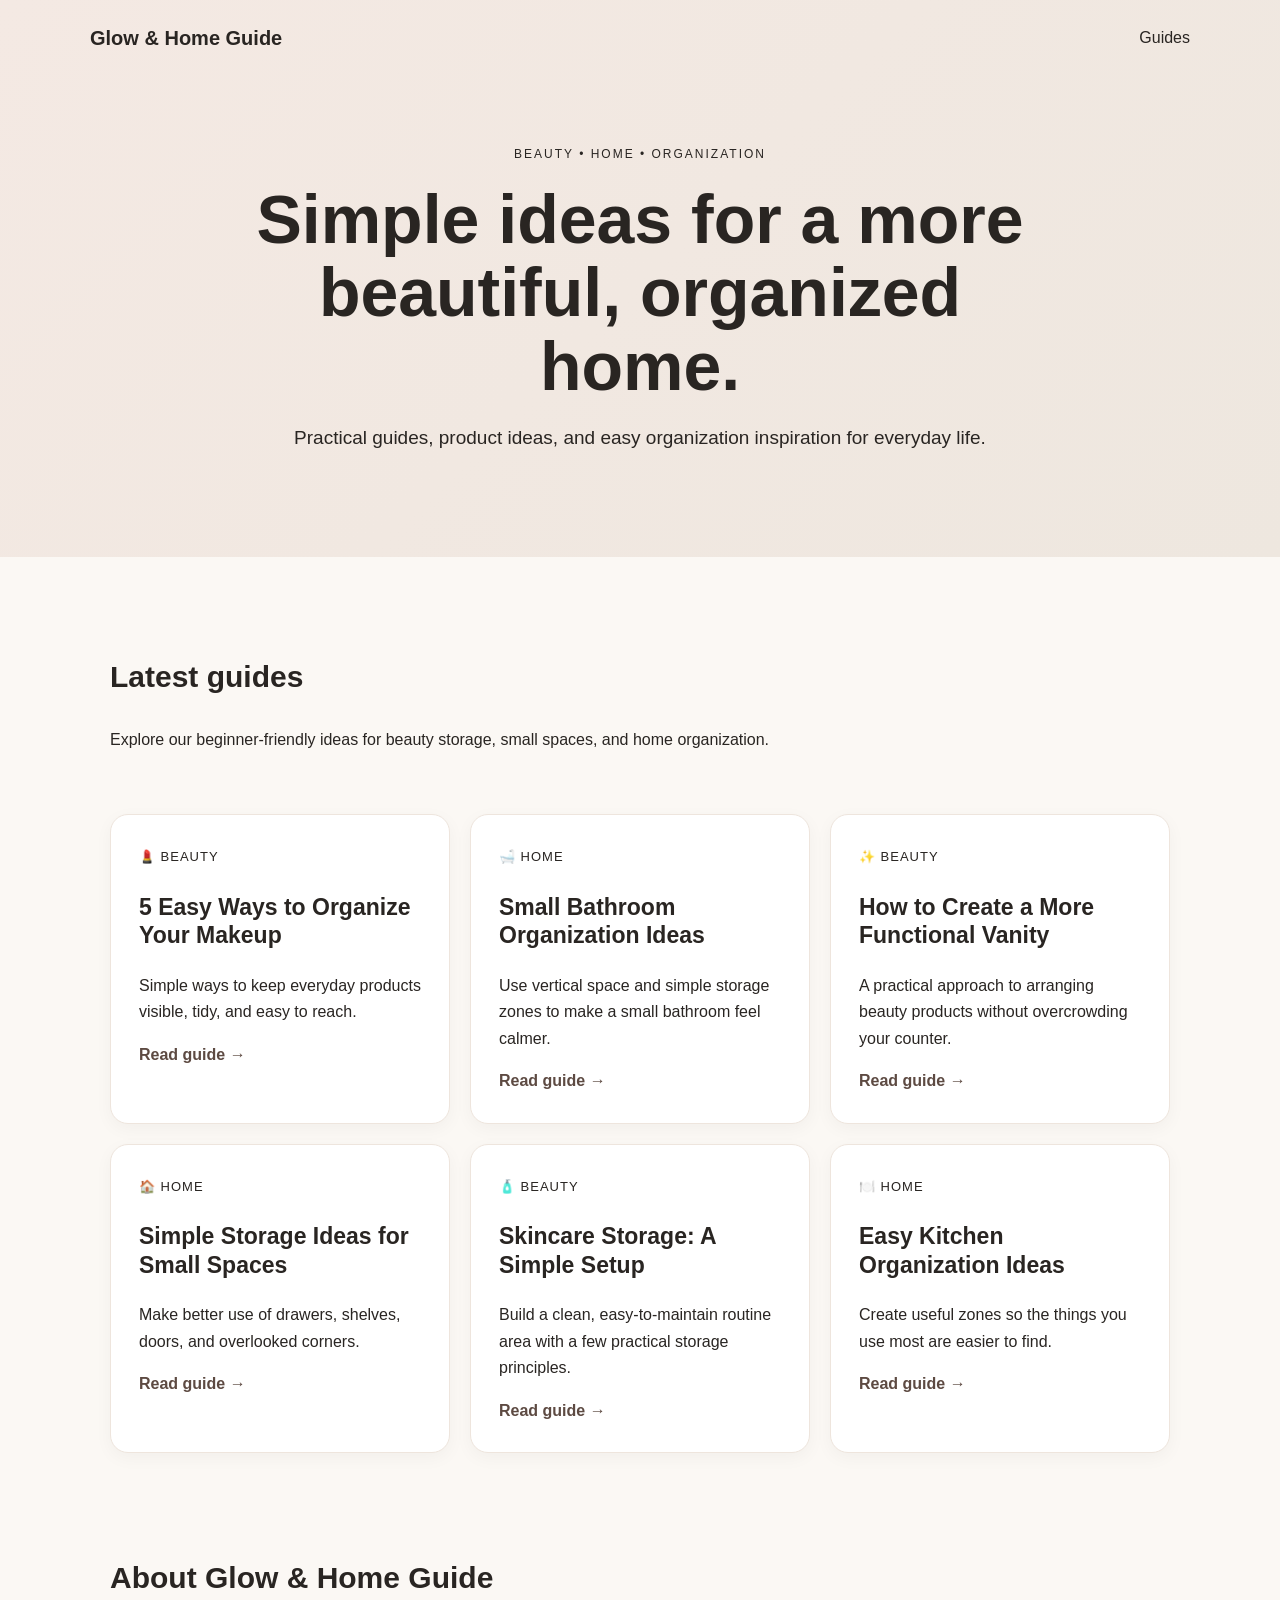
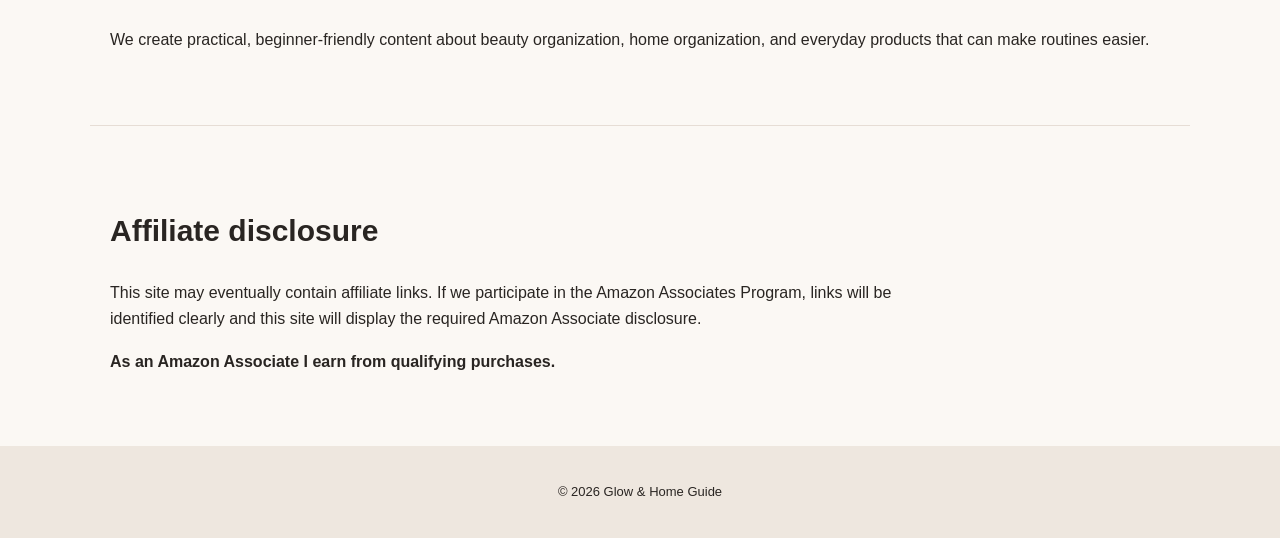
==== index.html @ 3ebbfdd0 "Add files via upload" ====
<!doctype html>
<html lang="en">
<head>
<meta charset="utf-8">
<meta name="viewport" content="width=device-width, initial-scale=1">
<title>Glow & Home Guide | Beauty & Home Ideas</title>
<meta name="description" content="Practical beauty organization, home organization, and shopping guides for making everyday spaces simpler and more beautiful.">
<link rel="stylesheet" href="style.css">
</head>
<body>
<header class="hero">
  <nav><div class="brand">Glow & Home Guide</div><a href="#guides">Guides</a></nav>
  <div class="hero-copy">
    <p class="eyebrow">BEAUTY • HOME • ORGANIZATION</p>
    <h1>Simple ideas for a more beautiful, organized home.</h1>
    <p>Practical guides, product ideas, and easy organization inspiration for everyday life.</p>
  </div>
</header>

<main id="guides">
<section class="intro">
  <h2>Latest guides</h2>
  <p>Explore our beginner-friendly ideas for beauty storage, small spaces, and home organization.</p>
</section>

<section class="cards">
  <article><span>💄 Beauty</span><h3>5 Easy Ways to Organize Your Makeup</h3><p>Simple ways to keep everyday products visible, tidy, and easy to reach.</p><a href="makeup-organization.html">Read guide →</a></article>
  <article><span>🛁 Home</span><h3>Small Bathroom Organization Ideas</h3><p>Use vertical space and simple storage zones to make a small bathroom feel calmer.</p><a href="small-bathroom.html">Read guide →</a></article>
  <article><span>✨ Beauty</span><h3>How to Create a More Functional Vanity</h3><p>A practical approach to arranging beauty products without overcrowding your counter.</p><a href="vanity-guide.html">Read guide →</a></article>
  <article><span>🏠 Home</span><h3>Simple Storage Ideas for Small Spaces</h3><p>Make better use of drawers, shelves, doors, and overlooked corners.</p><a href="small-spaces.html">Read guide →</a></article>
  <article><span>🧴 Beauty</span><h3>Skincare Storage: A Simple Setup</h3><p>Build a clean, easy-to-maintain routine area with a few practical storage principles.</p><a href="skincare-storage.html">Read guide →</a></article>
  <article><span>🍽️ Home</span><h3>Easy Kitchen Organization Ideas</h3><p>Create useful zones so the things you use most are easier to find.</p><a href="kitchen-organization.html">Read guide →</a></article>
</section>

<section class="about">
  <h2>About Glow & Home Guide</h2>
  <p>We create practical, beginner-friendly content about beauty organization, home organization, and everyday products that can make routines easier.</p>
</section>

<section class="disclosure">
  <h2>Affiliate disclosure</h2>
  <p>This site may eventually contain affiliate links. If we participate in the Amazon Associates Program, links will be identified clearly and this site will display the required Amazon Associate disclosure.</p>
  <p><strong>As an Amazon Associate I earn from qualifying purchases.</strong></p>
</section>
</main>

<footer>© 2026 Glow & Home Guide</footer>
</body>
</html>
---- style.css ----
*{box-sizing:border-box}body{margin:0;font-family:Arial,Helvetica,sans-serif;color:#292522;background:#fbf8f4;line-height:1.65}.hero{background:linear-gradient(135deg,#f4e9e3,#eee7df);padding:22px 7% 85px}nav{display:flex;justify-content:space-between;align-items:center;max-width:1100px;margin:auto}nav a{color:#292522;text-decoration:none}.brand{font-weight:700;font-size:20px}.hero-copy{max-width:850px;margin:90px auto 0;text-align:center}.eyebrow{font-size:12px;letter-spacing:2px}.hero h1{font-size:clamp(38px,6vw,68px);line-height:1.08;margin:18px 0}.hero p:not(.eyebrow){font-size:19px}.intro,.cards,.about,.disclosure{max-width:1100px;margin:auto}.intro{padding:70px 20px 25px}.intro h2,.about h2,.disclosure h2{font-size:30px}.cards{display:grid;grid-template-columns:repeat(auto-fit,minmax(260px,1fr));gap:20px;padding:20px}.cards article{background:white;border:1px solid #eee5dd;border-radius:18px;padding:28px;box-shadow:0 5px 18px rgba(0,0,0,.04)}.cards span{font-size:13px;text-transform:uppercase;letter-spacing:1px}.cards h3{font-size:23px;line-height:1.25}.cards a{font-weight:700;color:#5d4a42;text-decoration:none}.about,.disclosure{padding:55px 20px}.disclosure{border-top:1px solid #e6ddd5}.disclosure p{max-width:800px}footer{text-align:center;padding:35px;background:#eee7df;font-size:13px}
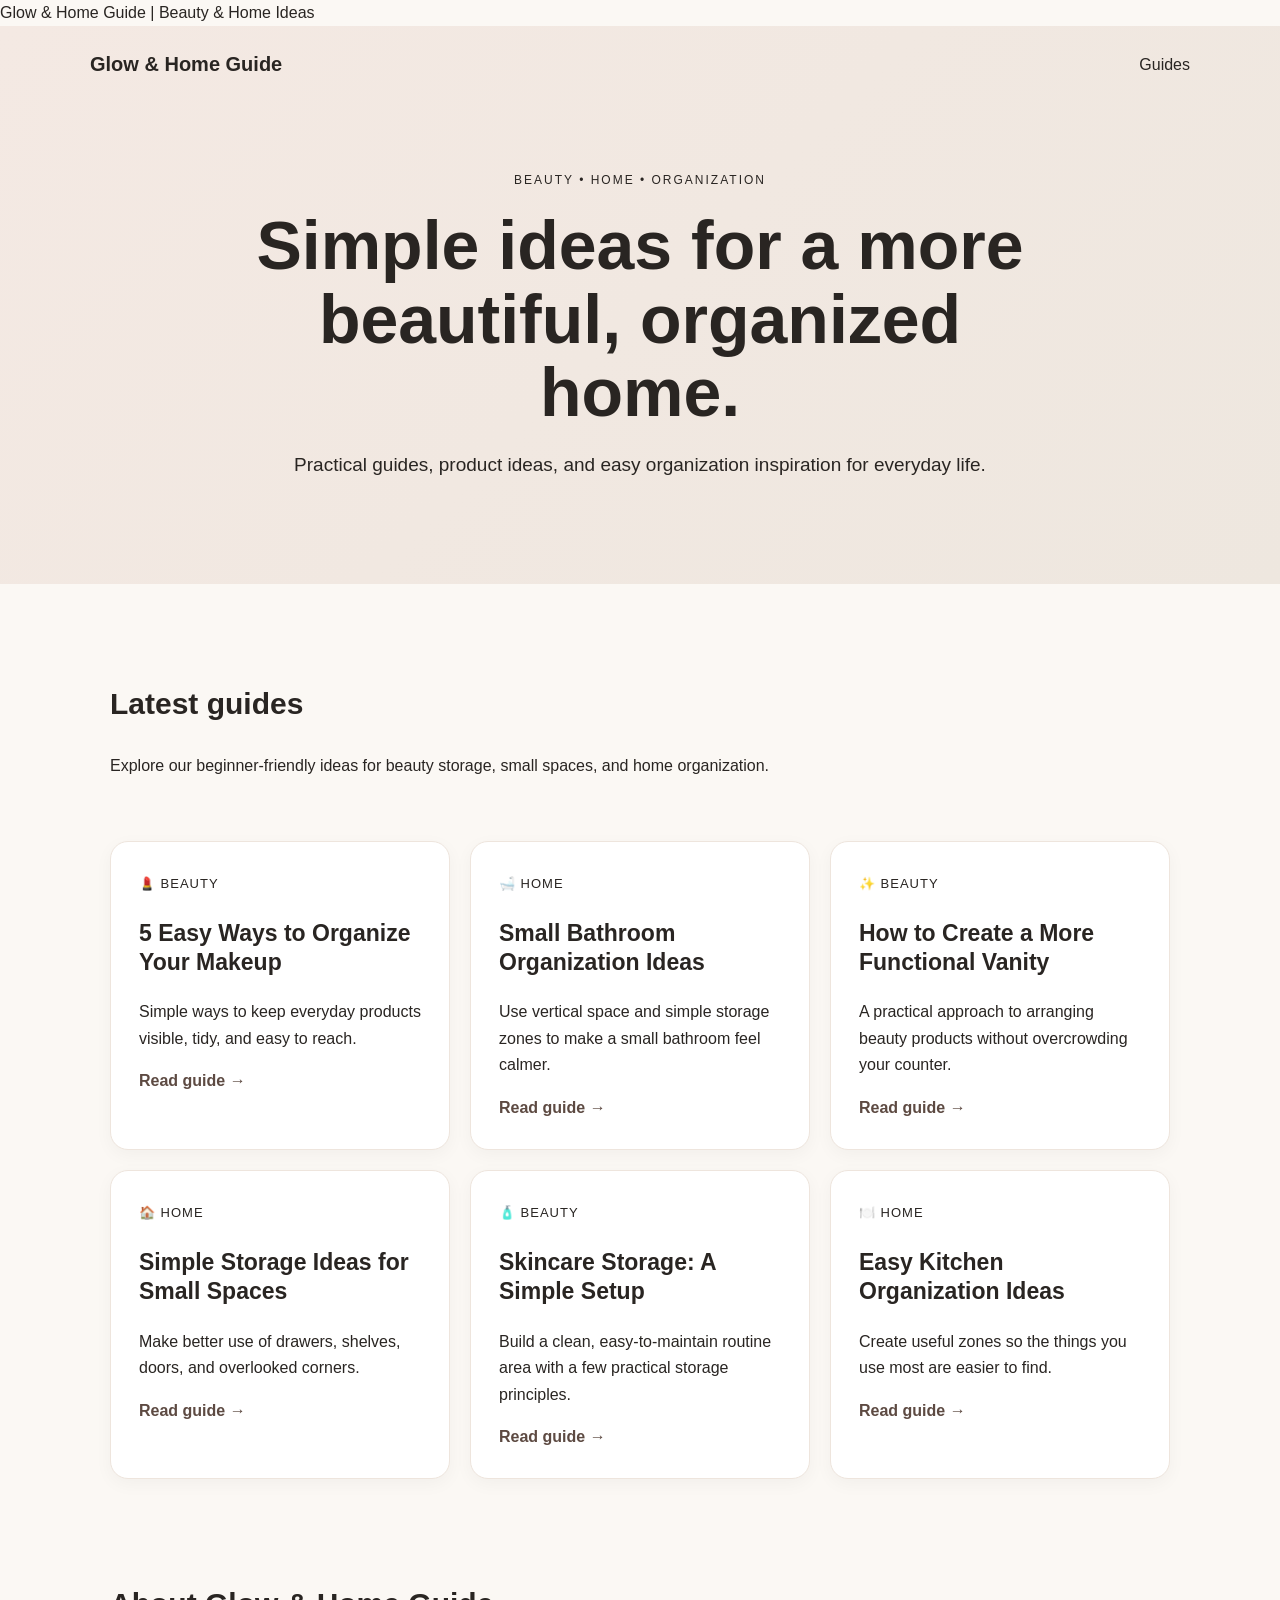
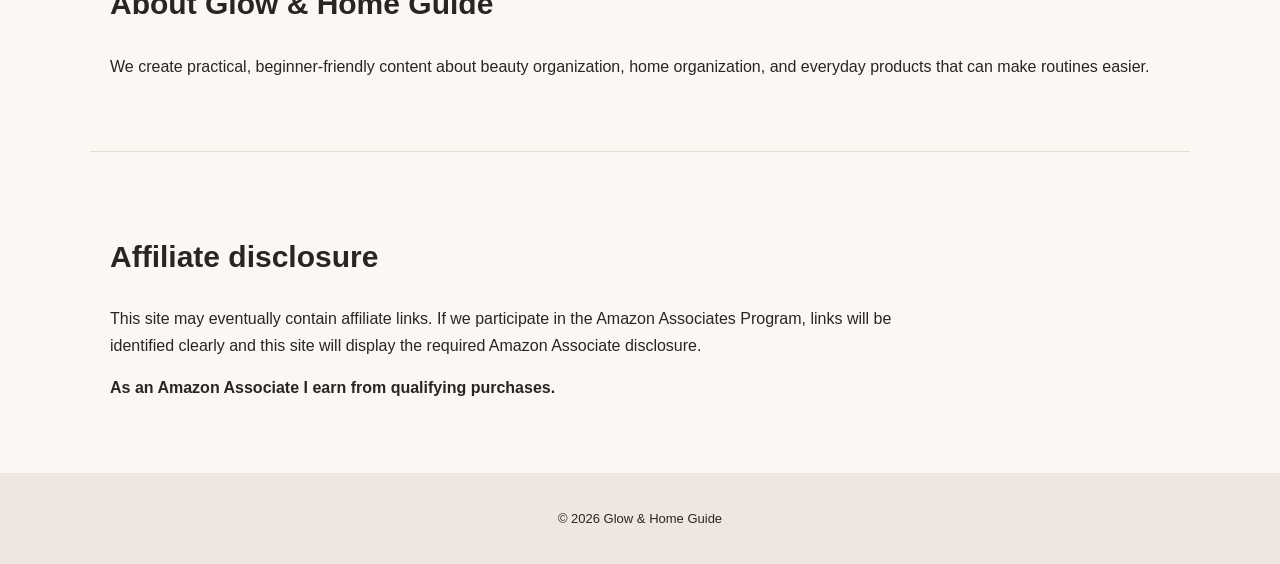
==== commit 5d202ab9: "Update index.html" ====
--- a/index.html
+++ b/index.html
@@ -1,8 +1,8 @@
 <!doctype html>
 <html lang="en">
 <head>
-<meta charset="utf-8">
-<meta name="viewport" content="width=device-width, initial-scale=1">
+<meta name="p:domain_verify" content="F5845021acd33ec0501711bef9d7c10d"/>
+<meta charset="utf-8"
 <title>Glow & Home Guide | Beauty & Home Ideas</title>
 <meta name="description" content="Practical beauty organization, home organization, and shopping guides for making everyday spaces simpler and more beautiful.">
 <link rel="stylesheet" href="style.css">
